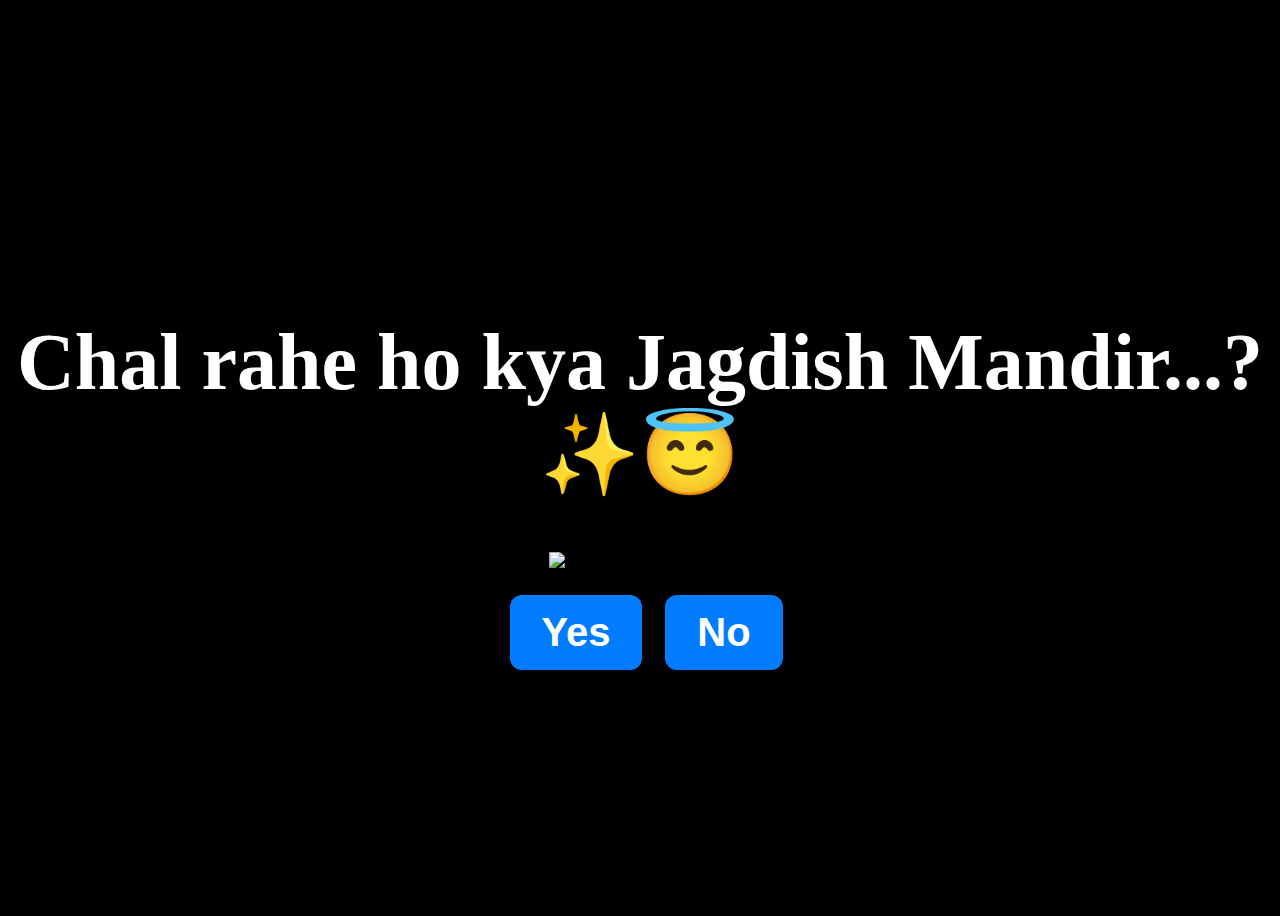
==== index.html @ e9754779 "Add files via upload" ====
<!DOCTYPE html>
<html lang="en">
  <head>
    <link rel="stylesheet" href="style.css" />
  </head>
  <body>
    <div class="container">
      <div>
        <h1 class="header_text">Chal rahe ho kya Jagdish Mandir...?✨😇</h1>
      </div>
      <div class="gif_container">
        <img
          src="https://i.postimg.cc/pdNqPxx1/milk-and-mocha-cute.gif"
          alt="Cute animated illustration"
        />
      </div>
      <div class="buttons">
        <button class="btn" id="yesButton" onclick="nextPage()">Yes</button>
        <button
          class="btn"
          id="noButton"
          onmouseover="moveButton()"
          onclick="moveButton()"
        >
          No
        </button>

        <script>
          function nextPage() {
            window.location.href = "yes.html";
          }

          function moveButton() {
            var x =
              Math.random() *
              (window.innerWidth -
                document.getElementById("noButton").offsetWidth);
            var y =
              Math.random() *
              (window.innerHeight -
                document.getElementById("noButton").offsetHeight);
            document.getElementById("noButton").style.left = `${x}px`;
            document.getElementById("noButton").style.top = `${y}px`;
          }
        </script>
      </div>
    </div>
  </body>
</html>
---- style.css ----
body {
  display: flex;
  justify-content: center;
  align-items: center;
  height: 100vh;
  background-color: black;
}

#noButton {
  position: absolute;
  margin-left: 150px;
  transition: 0.5s;
  margin-top: 30px;
}

#yesButton {
  position: absolute;
  margin-right: 150px;
  margin-top: 30px;
}

.header_text {
  font-family: "Nunito";
  font-size: 80px;
  font-weight: bold;

  text-align: center;
  margin-top: 20px;
  margin-bottom: 20px;
  color: #ffffff;
}

.text {
  font-family: "Nunito";
  font-size: 50px;
  font-weight: bold;
  color: white;
  text-align: center;
  margin-top: 20px;
  margin-bottom: 0px;
}

.buttons {
  display: flex;
  flex-direction: row;
  justify-content: center;
  align-items: center;
  margin-top: 20px;
  margin-left: 20px;
}

.btn {
  background-color: #017cff;
  color: white;
  font-weight: 600;
  padding: 15px 32px;
  text-align: center;
  display: inline-block;
  font-size: 40px;
  margin: 4px 2px;
  cursor: pointer;
  border: none;
  border-radius: 12px;
  transition: background-color 0.3s ease;
  box-shadow: 0 3px 3px black;
}

.btn:hover {
  background-color: #ffffff;
  color: #017cff;
}

.gif_container {
  display: flex;
  justify-content: center;
  align-items: center;
}
p {
  color: white;
  margin-left: 50%;
}
p a {
  color: rgb(255, 255, 255);
  font-size: 20px;
  font-weight: 600;
  opacity: 0.25;
}
.gif_container{
  padding: 30px;
}
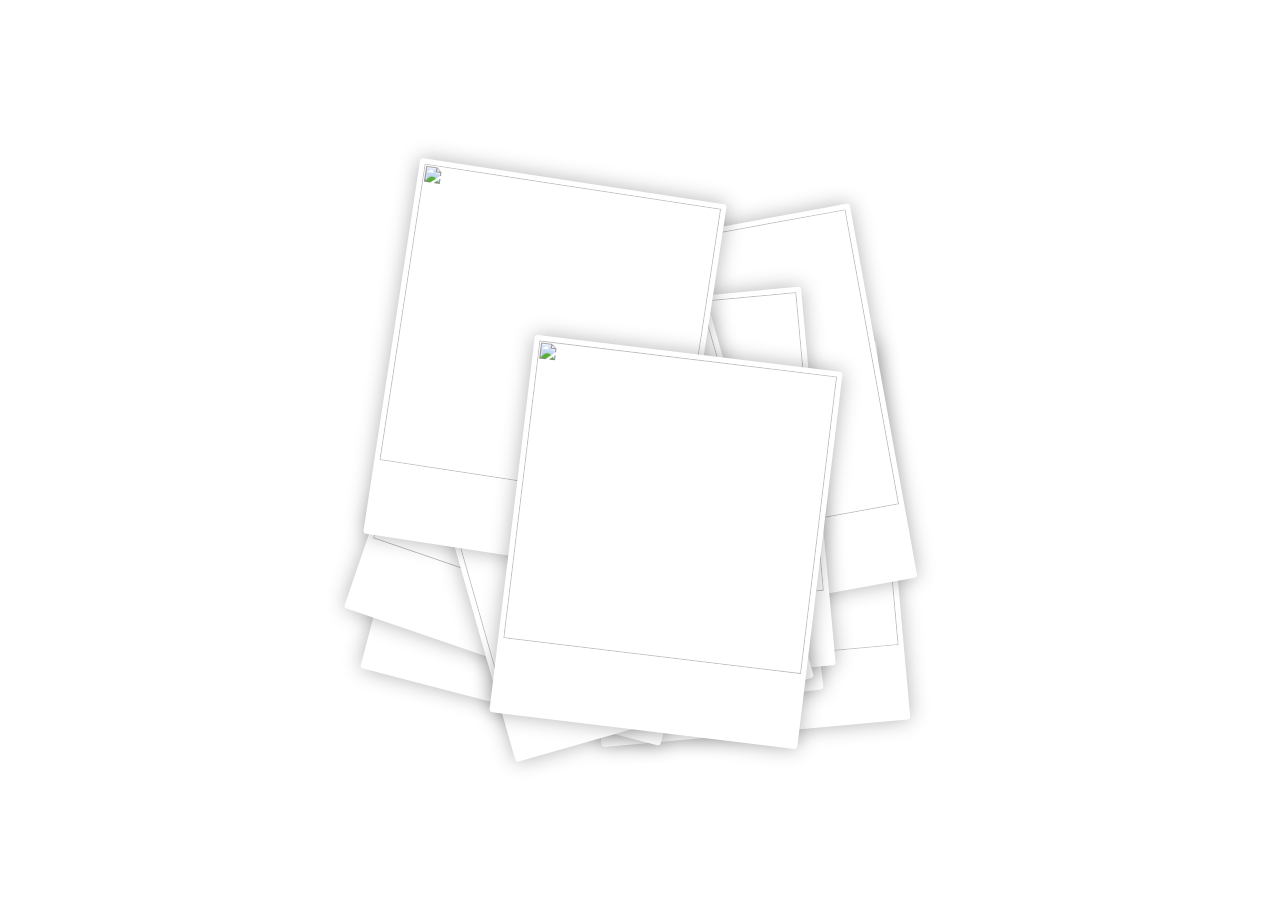
==== commit b783088a: "Add files via upload" ====
--- a/index.html
+++ b/index.html
@@ -1,49 +1,73 @@
-<!DOCTYPE html>
-<html lang="en">
-  <head>
-    <link rel="stylesheet" href="style.css" />
-  </head>
-  <body>
-    <div class="container">
-      <div>
-        <h1 class="header_text">Chal rahe ho kya Jagdish Mandir...?✨😇</h1>
-      </div>
-      <div class="gif_container">
-        <img
-          src="https://i.postimg.cc/pdNqPxx1/milk-and-mocha-cute.gif"
-          alt="Cute animated illustration"
-        />
-      </div>
-      <div class="buttons">
-        <button class="btn" id="yesButton" onclick="nextPage()">Yes</button>
-        <button
-          class="btn"
-          id="noButton"
-          onmouseover="moveButton()"
-          onclick="moveButton()"
-        >
-          No
-        </button>
-
-        <script>
-          function nextPage() {
-            window.location.href = "yes.html";
-          }
-
-          function moveButton() {
-            var x =
-              Math.random() *
-              (window.innerWidth -
-                document.getElementById("noButton").offsetWidth);
-            var y =
-              Math.random() *
-              (window.innerHeight -
-                document.getElementById("noButton").offsetHeight);
-            document.getElementById("noButton").style.left = `${x}px`;
-            document.getElementById("noButton").style.top = `${y}px`;
-          }
-        </script>
-      </div>
-    </div>
-  </body>
-</html>
+<!DOCTYPE html>
+<html lang="en" >
+<head>
+  <meta charset="UTF-8">
+  <title>College Wishlist - Instant photo film galerie</title>
+  <link rel="stylesheet" href="./style.css">
+
+</head>
+<body>
+<!-- partial:index.partial.html -->
+<div class="Container">
+  <!-- last card -->
+  <!--
+  <div class="Picture-video" id="video">
+    <iframe class="Picture-img-video" width="300" height="480"  src="video/Play.mp4" frameborder="0" allowfullscreen></iframe>
+    <div class="Picture-note-video"><span>@_ajmera_riyansh</span></div>
+  </div>
+  -->
+  <!-- other cards -->
+  
+
+  <div class="Picture">
+    <img class="Picture-img" src="Data/11.jpg" alt="" />
+    <div class="Picture-note"><span></span></div>
+  </div>
+  <div class="Picture">
+    <img class="Picture-img" src="Data/10.jpg" alt="" />
+    <div class="Picture-note"><span></span></div>
+  </div>
+
+
+
+
+
+
+  <div class="Picture">
+    <img class="Picture-img" src="Data/9.jpg" alt="" />
+    <div class="Picture-note"><span></span></div>
+  </div>
+  <div class="Picture">
+    <img class="Picture-img" src="Data/8.jpg" alt="" />
+    <div class="Picture-note"><span></span></div>
+  </div>
+  <div class="Picture">
+    <img class="Picture-img" src="Data/6.jpg" alt="" />
+    <div class="Picture-note"><span></span></div>
+  </div>
+  <div class="Picture">
+    <img class="Picture-img" src="Data/5.jpg" alt="" />
+    <div class="Picture-note"><span></span></div>
+  </div>
+  <div class="Picture">
+    <img class="Picture-img" src="Data/4.jpg" alt="" />
+    <div class="Picture-note"><span></span></div>
+  </div>
+  <div class="Picture">
+    <img class="Picture-img" src="Data/3.jpg" alt="" />
+    <div class="Picture-note"><span></span></div>
+  </div>
+  <div class="Picture">
+    <img class="Picture-img" src="Data/2.jpg" alt="" />
+    <div class="Picture-note"><span></span></div>
+  </div>
+  <div class="Picture">
+    <img class="Picture-img" src="Data/1.jpg" alt="" />
+    <div class="Picture-note"><span></span></div>
+  </div>
+</div>
+<!-- partial -->
+  <script  src="./script.js"></script>
+
+</body>
+</html>
--- a/style.css
+++ b/style.css
@@ -1,90 +1,95 @@
-body {
-  display: flex;
-  justify-content: center;
-  align-items: center;
-  height: 100vh;
-  background-color: black;
-}
-
-#noButton {
-  position: absolute;
-  margin-left: 150px;
-  transition: 0.5s;
-  margin-top: 30px;
-}
-
-#yesButton {
-  position: absolute;
-  margin-right: 150px;
-  margin-top: 30px;
-}
-
-.header_text {
-  font-family: "Nunito";
-  font-size: 80px;
-  font-weight: bold;
-
-  text-align: center;
-  margin-top: 20px;
-  margin-bottom: 20px;
-  color: #ffffff;
-}
-
-.text {
-  font-family: "Nunito";
-  font-size: 50px;
-  font-weight: bold;
-  color: white;
-  text-align: center;
-  margin-top: 20px;
-  margin-bottom: 0px;
-}
-
-.buttons {
-  display: flex;
-  flex-direction: row;
-  justify-content: center;
-  align-items: center;
-  margin-top: 20px;
-  margin-left: 20px;
-}
-
-.btn {
-  background-color: #017cff;
-  color: white;
-  font-weight: 600;
-  padding: 15px 32px;
-  text-align: center;
-  display: inline-block;
-  font-size: 40px;
-  margin: 4px 2px;
-  cursor: pointer;
-  border: none;
-  border-radius: 12px;
-  transition: background-color 0.3s ease;
-  box-shadow: 0 3px 3px black;
-}
-
-.btn:hover {
-  background-color: #ffffff;
-  color: #017cff;
-}
-
-.gif_container {
-  display: flex;
-  justify-content: center;
-  align-items: center;
-}
-p {
-  color: white;
-  margin-left: 50%;
-}
-p a {
-  color: rgb(255, 255, 255);
-  font-size: 20px;
-  font-weight: 600;
-  opacity: 0.25;
-}
-.gif_container{
-  padding: 30px;
-}
+@import url("https://fonts.googleapis.com/css2?family=Caveat");
+
+.Container {
+  position: absolute;
+  top: 50%;
+  left: 50%;
+}
+
+.Picture {
+  display: inline-block;
+  position: absolute;
+  top: 0;
+  left: 0;
+  border: 5px solid #fff;
+  border-radius: 3px;
+  background: #fff;
+  box-shadow: 0 0 20px rgba(0, 0, 0, 0.3);
+  transform: translate(-50%, -50%);
+  user-select: none;
+  cursor: pointer;
+}
+.Picture-video {
+  display: inline-block;
+  position: absolute;
+  top: 0;
+  left: 0;
+  border: 5px solid #fff;
+  border-radius: 3px;
+  background: #fff;
+  box-shadow: 0 0 20px rgba(0, 0, 0, 0.3);
+  transform: translate(-50%, -50%);
+  user-select: none;
+  cursor: pointer;
+}
+.Picture-img {
+  display: block;
+  width: 300px;
+  height: 300px;
+  pointer-events: none;
+}
+
+.Picture-note {
+  display: flex;
+  align-items: center;
+  justify-content: center;
+  width: 300px;
+  height: 70px;
+  padding: 12px 24px;
+  font-size: 1.5rem;
+  text-align: center;
+}
+.Picture-note-video {
+  display: flex;
+  align-items: center;
+  justify-content: center;
+  width: 300px;
+  height: 70px;
+  padding: 12px 24px;
+  font-size: 1.5rem;
+  text-align: center;
+}
+
+.Network {
+  display: inline-block;
+  padding: 0 5px;
+}
+.Network-video {
+  display: inline-block;
+  padding: 0 5px;
+}
+
+.Network img {
+  width: auto;
+  aspect-ratio: 1 / 1;
+  vertical-align: middle;
+}
+
+.Network-video img {
+  width: 1.5rem;
+  aspect-ratio: 1 / 1;
+  vertical-align: middle;
+}
+/* --------------------- */
+/* Other styles          */
+/* --------------------- */
+
+* {
+  box-sizing: border-box;
+}
+
+body {
+  margin: 0;
+  font-family: 'Caveat', serif;
+  overflow: hidden;
+}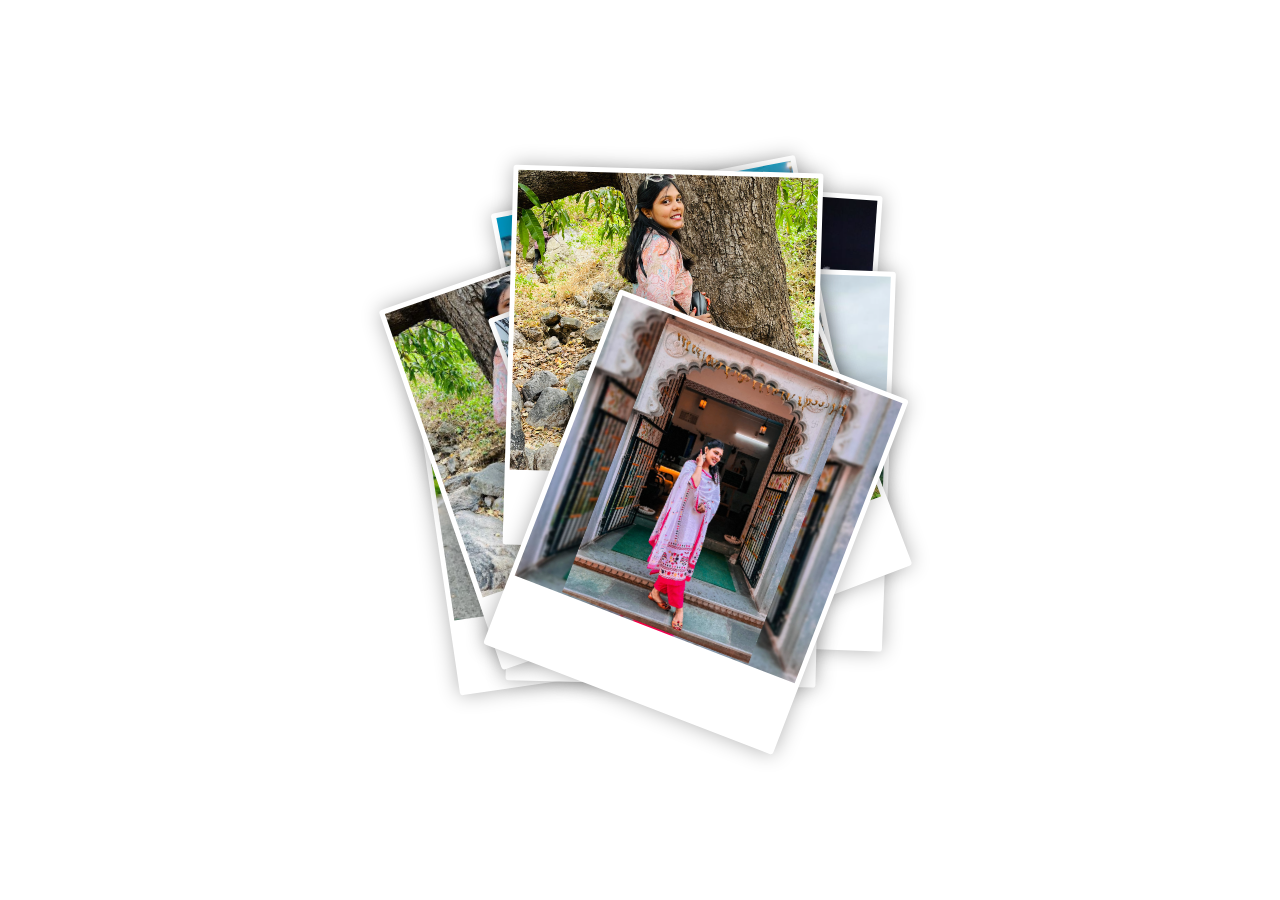
==== commit ed2091da: "Add files via upload" ====
--- a/index.html
+++ b/index.html
@@ -20,41 +20,31 @@
   
 
   <div class="Picture">
-    <img class="Picture-img" src="Data/11.jpg" alt="" />
+    <img class="Picture-img" src="Data/11.png" alt="" />
     <div class="Picture-note"><span></span></div>
   </div>
   <div class="Picture">
-    <img class="Picture-img" src="Data/10.jpg" alt="" />
-    <div class="Picture-note"><span></span></div>
-  </div>
-
-
-
-
-
-
-  <div class="Picture">
-    <img class="Picture-img" src="Data/9.jpg" alt="" />
+    <img class="Picture-img" src="Data/10.png" alt="" />
     <div class="Picture-note"><span></span></div>
   </div>
   <div class="Picture">
-    <img class="Picture-img" src="Data/8.jpg" alt="" />
+    <img class="Picture-img" src="Data/9.png" alt="" />
     <div class="Picture-note"><span></span></div>
   </div>
   <div class="Picture">
-    <img class="Picture-img" src="Data/6.jpg" alt="" />
+    <img class="Picture-img" src="Data/8.png" alt="" />
     <div class="Picture-note"><span></span></div>
   </div>
   <div class="Picture">
-    <img class="Picture-img" src="Data/5.jpg" alt="" />
+    <img class="Picture-img" src="Data/6.png" alt="" />
     <div class="Picture-note"><span></span></div>
   </div>
   <div class="Picture">
-    <img class="Picture-img" src="Data/4.jpg" alt="" />
+    <img class="Picture-img" src="Data/4.png" alt="" />
     <div class="Picture-note"><span></span></div>
   </div>
   <div class="Picture">
-    <img class="Picture-img" src="Data/3.jpg" alt="" />
+    <img class="Picture-img" src="Data/3.png" alt="" />
     <div class="Picture-note"><span></span></div>
   </div>
   <div class="Picture">
--- a/style.css
+++ b/style.css
@@ -36,6 +36,7 @@
   display: block;
   width: 300px;
   height: 300px;
+  object-fit: cover;
   pointer-events: none;
 }
 
@@ -70,7 +71,7 @@
 }
 
 .Network img {
-  width: auto;
+  width: 1.5rem;
   aspect-ratio: 1 / 1;
   vertical-align: middle;
 }
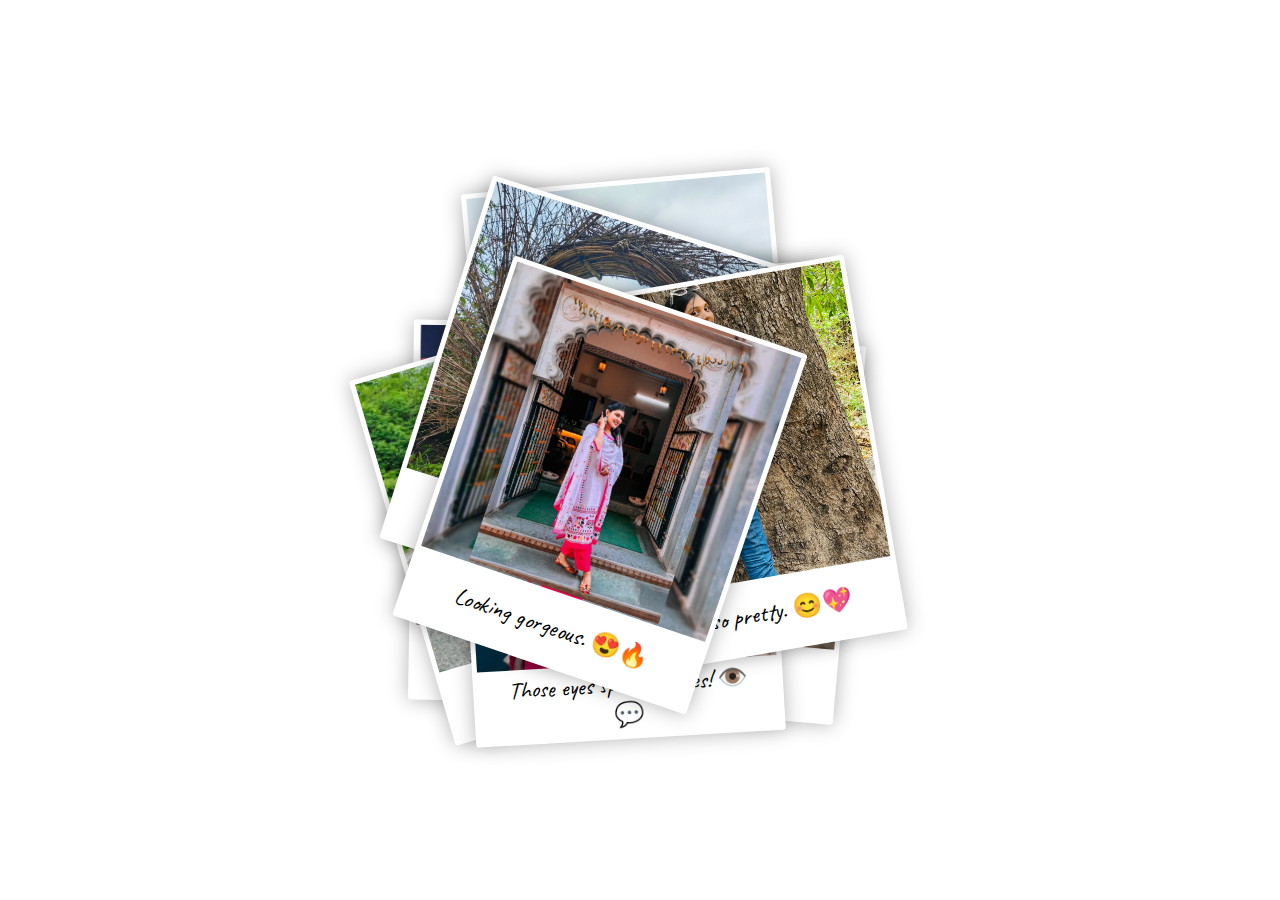
==== commit 8d12d7ca: "Add files via upload" ====
--- a/index.html
+++ b/index.html
@@ -1,63 +1,66 @@
 <!DOCTYPE html>
-<html lang="en" >
+<html lang="en">
+
 <head>
   <meta charset="UTF-8">
-  <title>College Wishlist - Instant photo film galerie</title>
+  <title>TP</title>
   <link rel="stylesheet" href="./style.css">
 
 </head>
+
 <body>
-<!-- partial:index.partial.html -->
-<div class="Container">
-  <!-- last card -->
-  <!--
+  <!-- partial:index.partial.html -->
+  <div class="Container">
+    <!-- last card -->
+    <!--
   <div class="Picture-video" id="video">
     <iframe class="Picture-img-video" width="300" height="480"  src="video/Play.mp4" frameborder="0" allowfullscreen></iframe>
     <div class="Picture-note-video"><span>@_ajmera_riyansh</span></div>
   </div>
   -->
-  <!-- other cards -->
-  
+    <!-- other cards -->
 
-  <div class="Picture">
-    <img class="Picture-img" src="Data/11.png" alt="" />
-    <div class="Picture-note"><span></span></div>
+
+    <div class="Picture">
+      <img class="Picture-img" src="Data/11.png" alt="" />
+      <div class="Picture-note"><span>OMG so cute! 😲👌</span></div>
+    </div>
+    <div class="Picture">
+      <img class="Picture-img" src="Data/10.png" alt="" />
+      <div class="Picture-note"><span>You are so pretty. 😊💖</span></div>
+    </div>
+    <div class="Picture">
+      <img class="Picture-img" src="Data/9.png" alt="" />
+      <div class="Picture-note"><span>Absolutely stunning! 😍✨</span></div>
+    </div>
+    <div class="Picture">
+      <img class="Picture-img" src="Data/8.png" alt="" />
+      <div class="Picture-note"><span>Looking gorgeous. 😍🔥</span></div>
+    </div>
+    <div class="Picture">
+      <img class="Picture-img" src="Data/6.png" alt="" />
+      <div class="Picture-note"><span>Those eyes speak volumes! 👁️💬</span></div>
+    </div>
+    <div class="Picture">
+      <img class="Picture-img" src="Data/4.png" alt="" />
+      <div class="Picture-note"><span>Cute And Awesome. 😊👌</span></div>
+    </div>
+    <div class="Picture">
+      <img class="Picture-img" src="Data/3.png" alt="" />
+      <div class="Picture-note"><span>Such a stylish girl! 👗👠</span></div>
+    </div>
+    <div class="Picture">
+      <img class="Picture-img" src="Data/2.jpg" alt="" />
+      <div class="Picture-note"><span>You are so pretty. 😊💖</span></div>
+    </div>
+    <div class="Picture">
+      <img class="Picture-img" src="Data/1.jpg" alt="" />
+      <div class="Picture-note"><span>Looking gorgeous. 😍🔥</span></div>
+    </div>
   </div>
-  <div class="Picture">
-    <img class="Picture-img" src="Data/10.png" alt="" />
-    <div class="Picture-note"><span></span></div>
-  </div>
-  <div class="Picture">
-    <img class="Picture-img" src="Data/9.png" alt="" />
-    <div class="Picture-note"><span></span></div>
-  </div>
-  <div class="Picture">
-    <img class="Picture-img" src="Data/8.png" alt="" />
-    <div class="Picture-note"><span></span></div>
-  </div>
-  <div class="Picture">
-    <img class="Picture-img" src="Data/6.png" alt="" />
-    <div class="Picture-note"><span></span></div>
-  </div>
-  <div class="Picture">
-    <img class="Picture-img" src="Data/4.png" alt="" />
-    <div class="Picture-note"><span></span></div>
-  </div>
-  <div class="Picture">
-    <img class="Picture-img" src="Data/3.png" alt="" />
-    <div class="Picture-note"><span></span></div>
-  </div>
-  <div class="Picture">
-    <img class="Picture-img" src="Data/2.jpg" alt="" />
-    <div class="Picture-note"><span></span></div>
-  </div>
-  <div class="Picture">
-    <img class="Picture-img" src="Data/1.jpg" alt="" />
-    <div class="Picture-note"><span></span></div>
-  </div>
-</div>
-<!-- partial -->
-  <script  src="./script.js"></script>
+  <!-- partial -->
+  <script src="./script.js"></script>
 
 </body>
-</html>
+
+</html>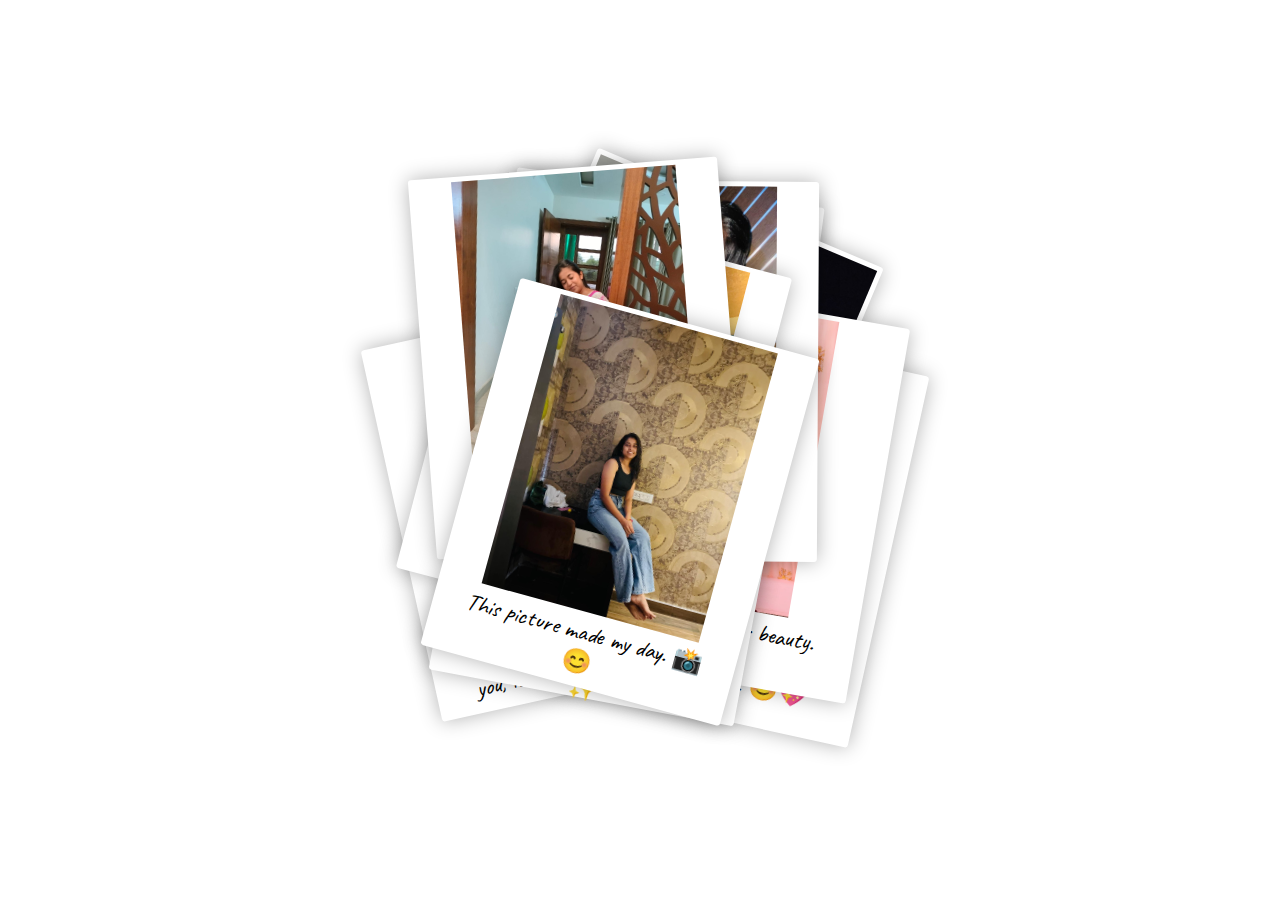
==== commit a1f2d16d: "Add files via upload" ====
--- a/index.html
+++ b/index.html
@@ -3,7 +3,7 @@
 
 <head>
   <meta charset="UTF-8">
-  <title>TP</title>
+  <title>For you</title>
   <link rel="stylesheet" href="./style.css">
 
 </head>
@@ -12,50 +12,50 @@
   <!-- partial:index.partial.html -->
   <div class="Container">
     <!-- last card -->
-    <!--
-  <div class="Picture-video" id="video">
+    <!-- <div class="Picture-video" id="video">
     <iframe class="Picture-img-video" width="300" height="480"  src="video/Play.mp4" frameborder="0" allowfullscreen></iframe>
     <div class="Picture-note-video"><span>@_ajmera_riyansh</span></div>
-  </div>
-  -->
+    </div>-->
     <!-- other cards -->
-
-
     <div class="Picture">
-      <img class="Picture-img" src="Data/11.png" alt="" />
-      <div class="Picture-note"><span>OMG so cute! 😲👌</span></div>
+      <img class="Picture-img" src="Data/IMG-20240826-WA0012.jpg" alt="Images" />
+      <div class="Picture-note"><span>Looking gorgeous. 😍🔥</span></div>
     </div>
     <div class="Picture">
-      <img class="Picture-img" src="Data/10.png" alt="" />
+      <img class="Picture-img" src="Data/IMG-20240826-WA0011.jpg" alt="Images" />
+      <div class="Picture-note"><span>You are the absolute personification of beauty. 💖✨</span></div>
+    </div>
+    <div class="Picture">
+      <img class="Picture-img" src="Data/IMG-20240826-WA0010.jpg" alt="Images" />
+      <div class="Picture-note"><span>If there is a word to praise you, it would be Infinite. 🌟</span></div>
+    </div>
+    <div class="Picture">
+      <img class="Picture-img" src="Data/IMG-20240826-WA0009.jpg" alt="Images" />
       <div class="Picture-note"><span>You are so pretty. 😊💖</span></div>
     </div>
     <div class="Picture">
-      <img class="Picture-img" src="Data/9.png" alt="" />
-      <div class="Picture-note"><span>Absolutely stunning! 😍✨</span></div>
+      <img class="Picture-img" src="Data/IMG-20240826-WA0008.jpg" alt="Images" />
+      <div class="Picture-note"><span>It’s refreshing, your beauty. 💐😍</span></div>
     </div>
     <div class="Picture">
-      <img class="Picture-img" src="Data/8.png" alt="" />
+      <img class="Picture-img" src="Data/IMG-20240826-WA0006.jpg" alt="Images" />
+      <div class="Picture-note"><span>You are the absolute personification of beauty. 💖✨</span></div>
+    </div>
+    <div class="Picture">
+      <img class="Picture-img" src="Data/IMG-20240826-WA0004.jpg" alt="Images" />
       <div class="Picture-note"><span>Looking gorgeous. 😍🔥</span></div>
     </div>
     <div class="Picture">
-      <img class="Picture-img" src="Data/6.png" alt="" />
-      <div class="Picture-note"><span>Those eyes speak volumes! 👁️💬</span></div>
+      <img class="Picture-img" src="Data/IMG-20240826-WA0003.jpg" alt="Images" />
+      <div class="Picture-note"><span>Wow, you look beautiful. 😍👌</span></div>
     </div>
     <div class="Picture">
-      <img class="Picture-img" src="Data/4.png" alt="" />
-      <div class="Picture-note"><span>Cute And Awesome. 😊👌</span></div>
+      <img class="Picture-img" src="Data/IMG-20240826-WA0002.jpg" alt="Images" />
+      <div class="Picture-note"><span>You look super cute!! 😍🌟</span></div>
     </div>
     <div class="Picture">
-      <img class="Picture-img" src="Data/3.png" alt="" />
-      <div class="Picture-note"><span>Such a stylish girl! 👗👠</span></div>
-    </div>
-    <div class="Picture">
-      <img class="Picture-img" src="Data/2.jpg" alt="" />
-      <div class="Picture-note"><span>You are so pretty. 😊💖</span></div>
-    </div>
-    <div class="Picture">
-      <img class="Picture-img" src="Data/1.jpg" alt="" />
-      <div class="Picture-note"><span>Looking gorgeous. 😍🔥</span></div>
+      <img class="Picture-img" src="Data/IMG-20240826-WA0001.jpg" alt="Images" />
+      <div class="Picture-note"><span>This picture made my day. 📸😊</span></div>
     </div>
   </div>
   <!-- partial -->
--- a/style.css
+++ b/style.css
@@ -36,7 +36,7 @@
   display: block;
   width: 300px;
   height: 300px;
-  object-fit: cover;
+  object-fit: contain;
   pointer-events: none;
 }
 
